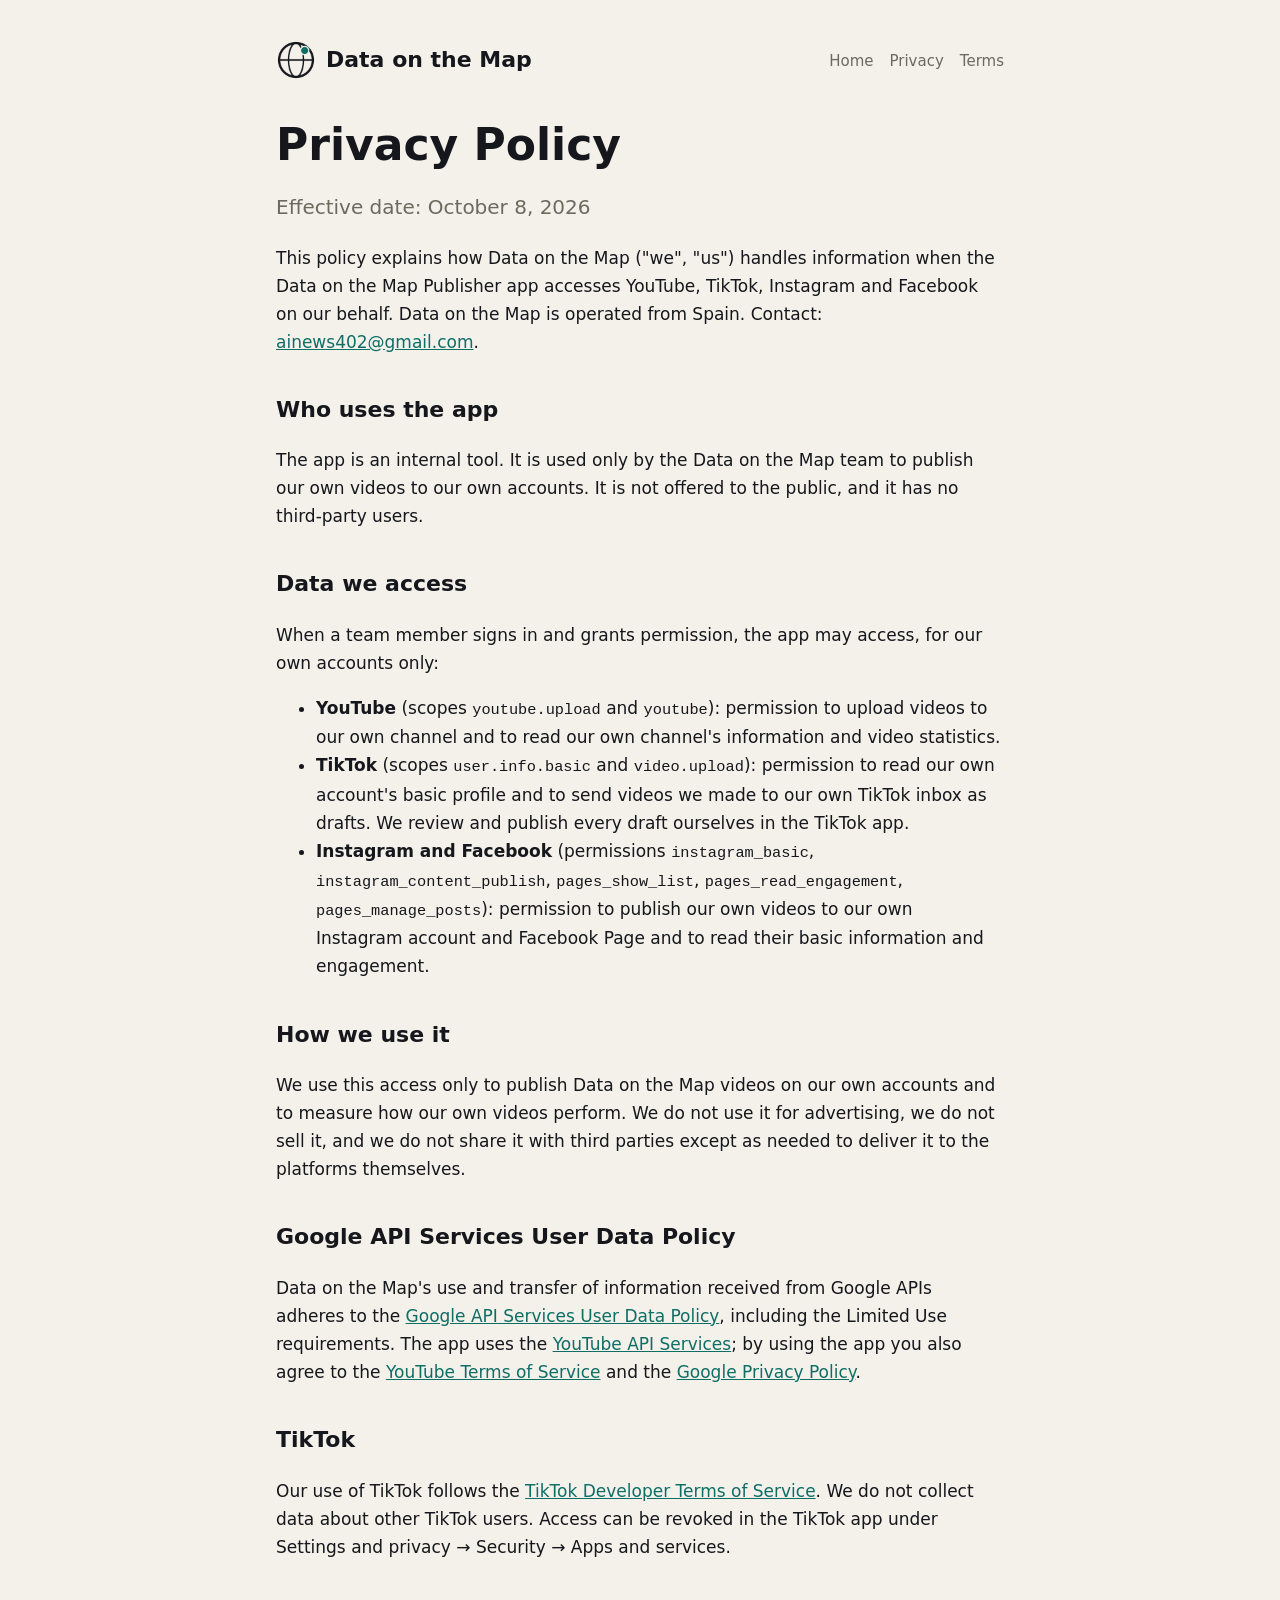
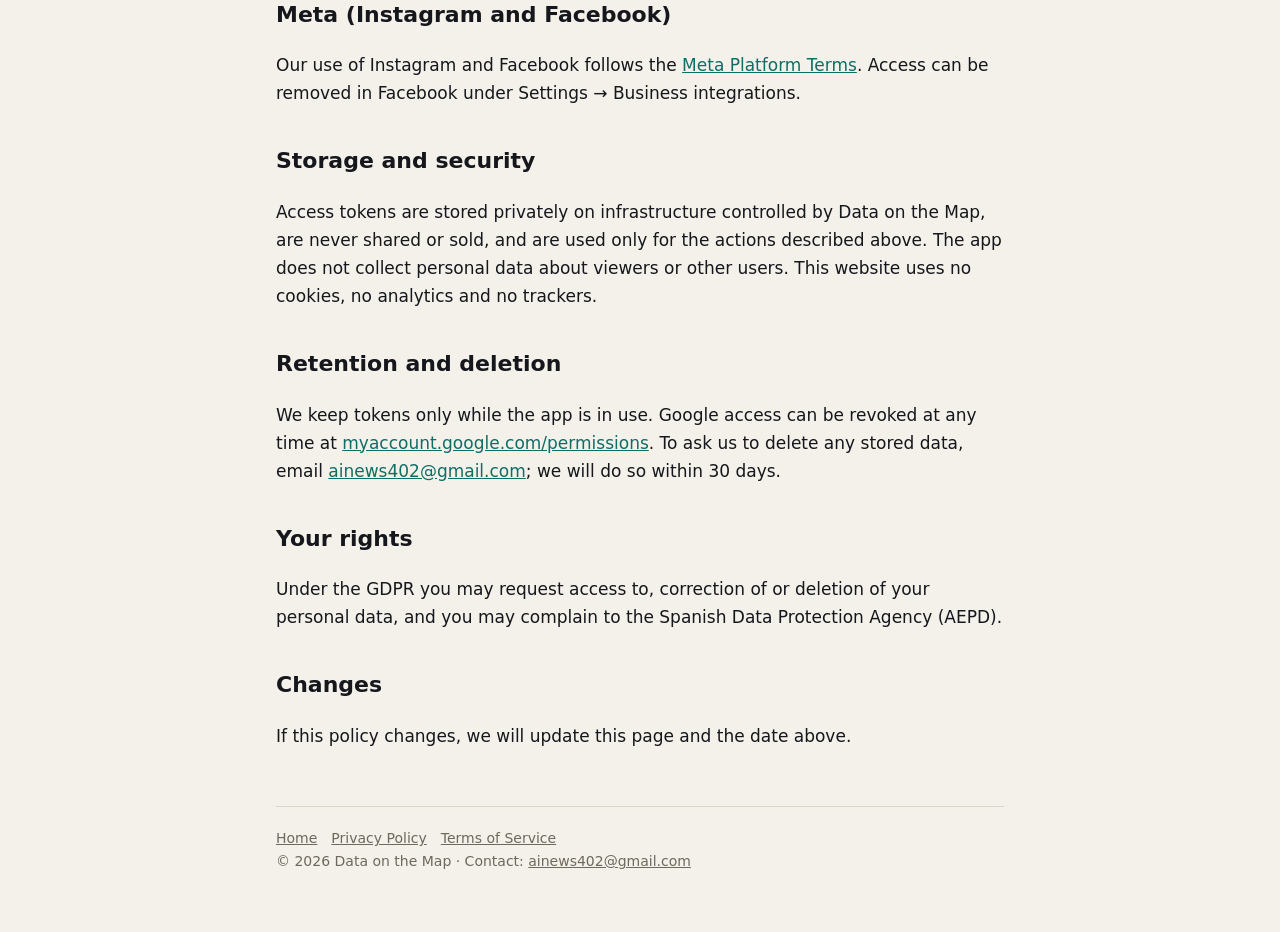
==== privacy/index.html @ ce1874c4 "Data on the Map site: home, privacy, terms, TikTok callback, app icon Co-Authored-By: Claude Opus 5." ====
<!doctype html><html lang="en"><head><meta charset="utf-8"><meta name="viewport" content="width=device-width,initial-scale=1">
<title>Privacy Policy - Data on the Map</title><meta name="description" content="How the Data on the Map app handles data.">
<link rel="icon" href="../favicon.png"><link rel="stylesheet" href="../style.css"></head><body><div class="wrap">
<header><a class="brand" href="../"><img src="../assets/logo-120.png" alt="Data on the Map logo" width="40" height="40">Data on the Map</a>
<nav><a href="../">Home</a><a href="../privacy/">Privacy</a><a href="../terms/">Terms</a></nav></header>

<h1>Privacy Policy</h1><p class="lead">Effective date: October 8, 2026</p>
<p>This policy explains how Data on the Map ("we", "us") handles information when the Data on the Map Publisher app
accesses YouTube, TikTok, Instagram and Facebook on our behalf. Data on the Map is operated from Spain.
Contact: <a href="mailto:ainews402@gmail.com">ainews402@gmail.com</a>.</p>
<h2>Who uses the app</h2><p>The app is an internal tool. It is used only by the Data on the Map team to publish our own
videos to our own accounts. It is not offered to the public, and it has no third-party users.</p>
<h2>Data we access</h2><p>When a team member signs in and grants permission, the app may access, for our own accounts only:</p>
<ul><li><strong>YouTube</strong> (scopes <code>youtube.upload</code> and <code>youtube</code>): permission to upload videos
to our own channel and to read our own channel's information and video statistics.</li>
<li><strong>TikTok</strong> (scopes <code>user.info.basic</code> and <code>video.upload</code>): permission to read our own
account's basic profile and to send videos we made to our own TikTok inbox as drafts. We review and publish every draft
ourselves in the TikTok app.</li>
<li><strong>Instagram and Facebook</strong> (permissions <code>instagram_basic</code>, <code>instagram_content_publish</code>,
<code>pages_show_list</code>, <code>pages_read_engagement</code>, <code>pages_manage_posts</code>): permission to publish
our own videos to our own Instagram account and Facebook Page and to read their basic information and engagement.</li></ul>
<h2>How we use it</h2><p>We use this access only to publish Data on the Map videos on our own accounts and to measure how
our own videos perform. We do not use it for advertising, we do not sell it, and we do not share it with third parties
except as needed to deliver it to the platforms themselves.</p>
<h2>Google API Services User Data Policy</h2><p>Data on the Map's use and transfer of information received from Google
APIs adheres to the <a href="https://developers.google.com/terms/api-services-user-data-policy">Google API Services User
Data Policy</a>, including the Limited Use requirements. The app uses the
<a href="https://developers.google.com/youtube/terms/api-services-terms-of-service">YouTube API Services</a>; by using the
app you also agree to the <a href="https://www.youtube.com/t/terms">YouTube Terms of Service</a> and the
<a href="https://policies.google.com/privacy">Google Privacy Policy</a>.</p>
<h2>TikTok</h2><p>Our use of TikTok follows the
<a href="https://www.tiktok.com/legal/page/global/tik-tok-developer-terms-of-service/en">TikTok Developer Terms of
Service</a>. We do not collect data about other TikTok users. Access can be revoked in the TikTok app under Settings and
privacy &rarr; Security &rarr; Apps and services.</p>
<h2>Meta (Instagram and Facebook)</h2><p>Our use of Instagram and Facebook follows the
<a href="https://developers.facebook.com/terms/">Meta Platform Terms</a>. Access can be removed in Facebook under Settings
&rarr; Business integrations.</p>
<h2>Storage and security</h2><p>Access tokens are stored privately on infrastructure controlled by Data on the Map, are
never shared or sold, and are used only for the actions described above. The app does not collect personal data about
viewers or other users. This website uses no cookies, no analytics and no trackers.</p>
<h2>Retention and deletion</h2><p>We keep tokens only while the app is in use. Google access can be revoked at any time at
<a href="https://myaccount.google.com/permissions">myaccount.google.com/permissions</a>. To ask us to delete any stored
data, email <a href="mailto:ainews402@gmail.com">ainews402@gmail.com</a>; we will do so within 30 days.</p>
<h2>Your rights</h2><p>Under the GDPR you may request access to, correction of or deletion of your personal data, and you
may complain to the Spanish Data Protection Agency (AEPD).</p>
<h2>Changes</h2><p>If this policy changes, we will update this page and the date above.</p>

<footer><a href="../">Home</a><a href="../privacy/">Privacy Policy</a><a href="../terms/">Terms of Service</a><br>
&copy; 2026 Data on the Map &middot; Contact: <a href="mailto:ainews402@gmail.com">ainews402@gmail.com</a></footer></div></body></html>
---- style.css ----
/* Data on the Map brand: paper, ink, one teal accent (engine/template.html palette). No web fonts, no trackers. */
:root{--bg:#F4F1EA;--fg:#15171C;--muted:#6E695E;--accent:#0E6E66;--card:#FBFAF6;--line:#DCD6C8}
@media (prefers-color-scheme:dark){:root{--bg:#15171C;--fg:#F1EDE4;--muted:#A8A295;--accent:#4FB3A9;--card:#1D2026;--line:#2C3038}}
*{box-sizing:border-box}
body{margin:0;background:var(--bg);color:var(--fg);font:17px/1.65 system-ui,-apple-system,"Segoe UI",Roboto,sans-serif}
.wrap{max-width:760px;margin:0 auto;padding:40px 16px 64px}
header{display:flex;align-items:center;justify-content:space-between;gap:16px;flex-wrap:wrap;margin-bottom:40px}
.brand{display:flex;align-items:center;gap:10px;font-weight:800;font-size:22px;color:var(--fg);text-decoration:none}
.brand img{width:40px;height:40px;border-radius:10px}
nav a{color:var(--muted);text-decoration:none;margin-left:16px;font-size:15px}nav a:first-child{margin-left:0}
nav a:hover{color:var(--accent)}
h1{font-size:clamp(30px,6vw,44px);line-height:1.15;margin:0 0 12px}h2{margin-top:36px;font-size:22px}
.card h2{margin-top:0}
.lead{font-size:20px;color:var(--muted)}a{color:var(--accent)}code{font-size:.9em;overflow-wrap:anywhere}
.card{background:var(--card);border:1px solid var(--line);border-radius:14px;padding:20px 22px;margin:20px 0}
textarea{width:100%;font-family:ui-monospace,monospace;background:var(--card);color:var(--fg);border:1px solid var(--line);border-radius:8px;padding:8px}
button{font:inherit;padding:6px 14px;border-radius:8px;border:1px solid var(--accent);background:var(--accent);color:#fff;cursor:pointer}
footer{margin-top:56px;padding-top:20px;border-top:1px solid var(--line);color:var(--muted);font-size:14px}
footer a{color:var(--muted);margin-right:14px}
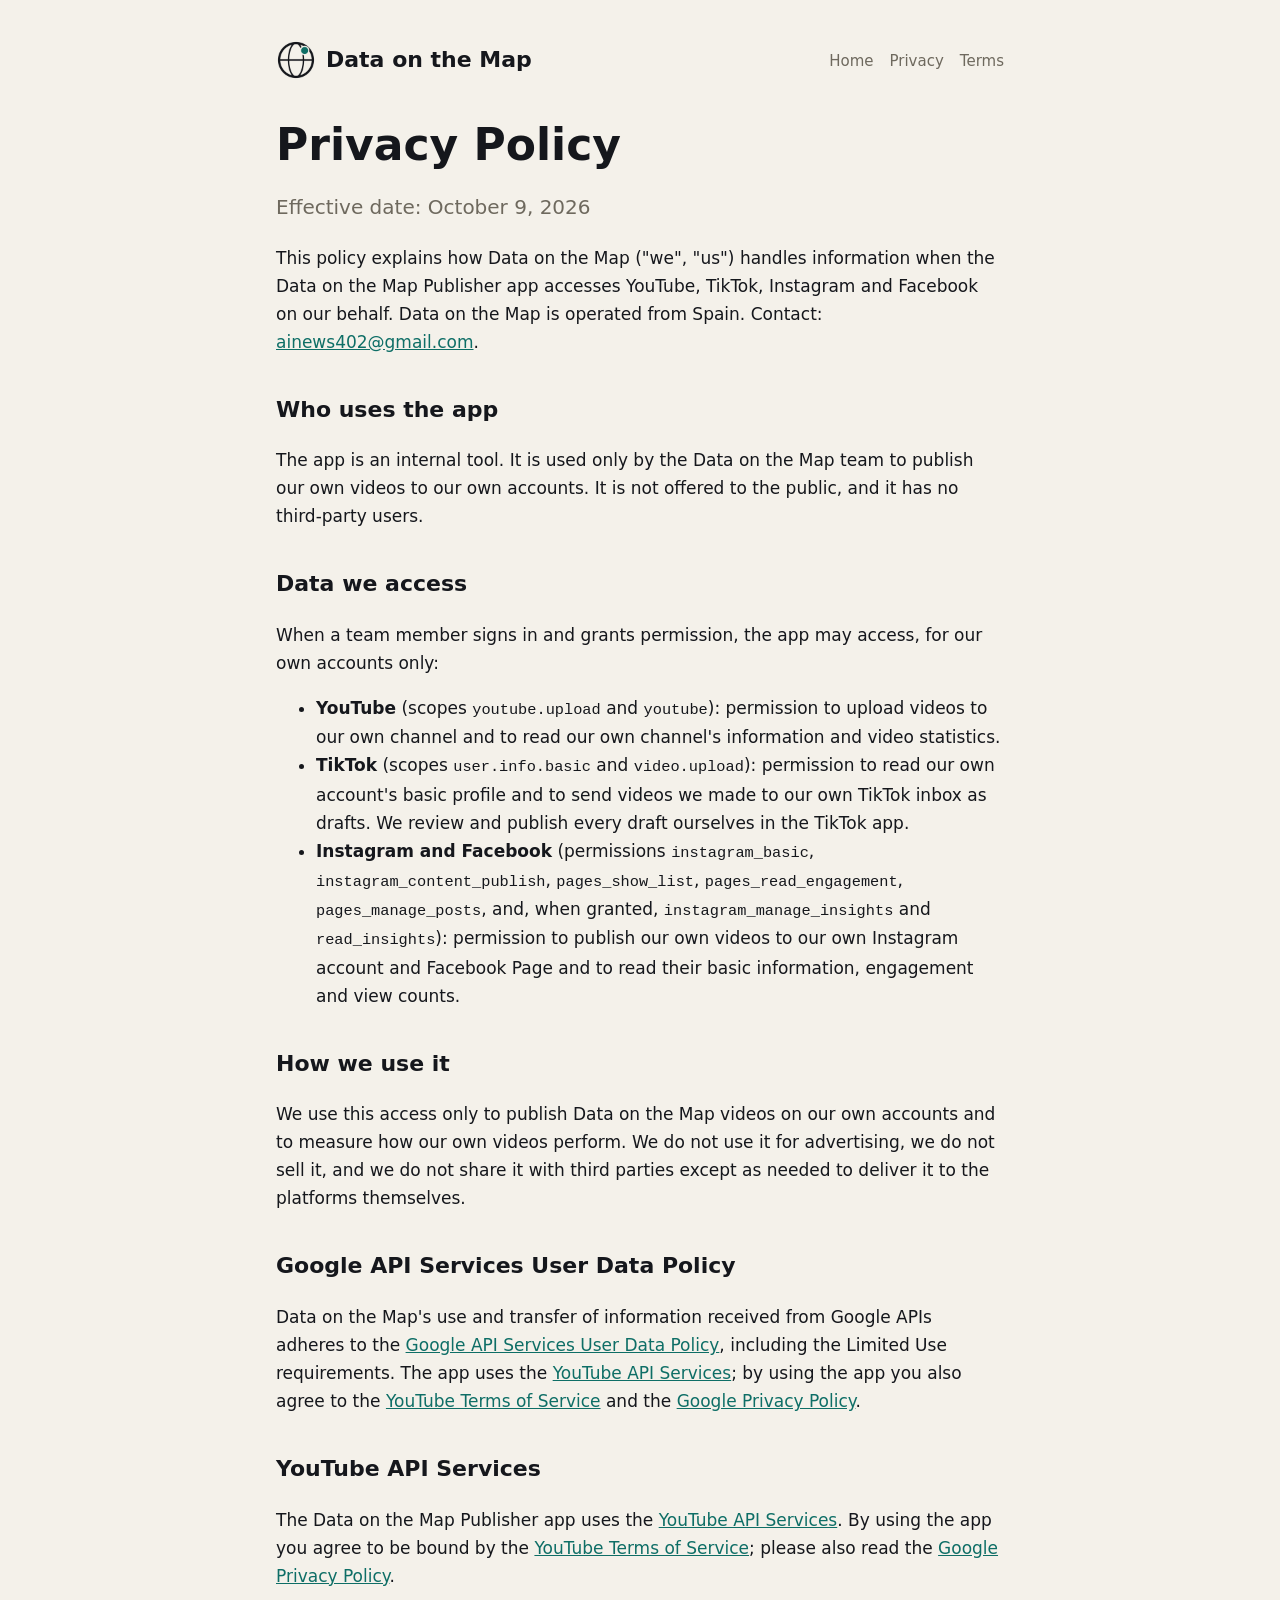
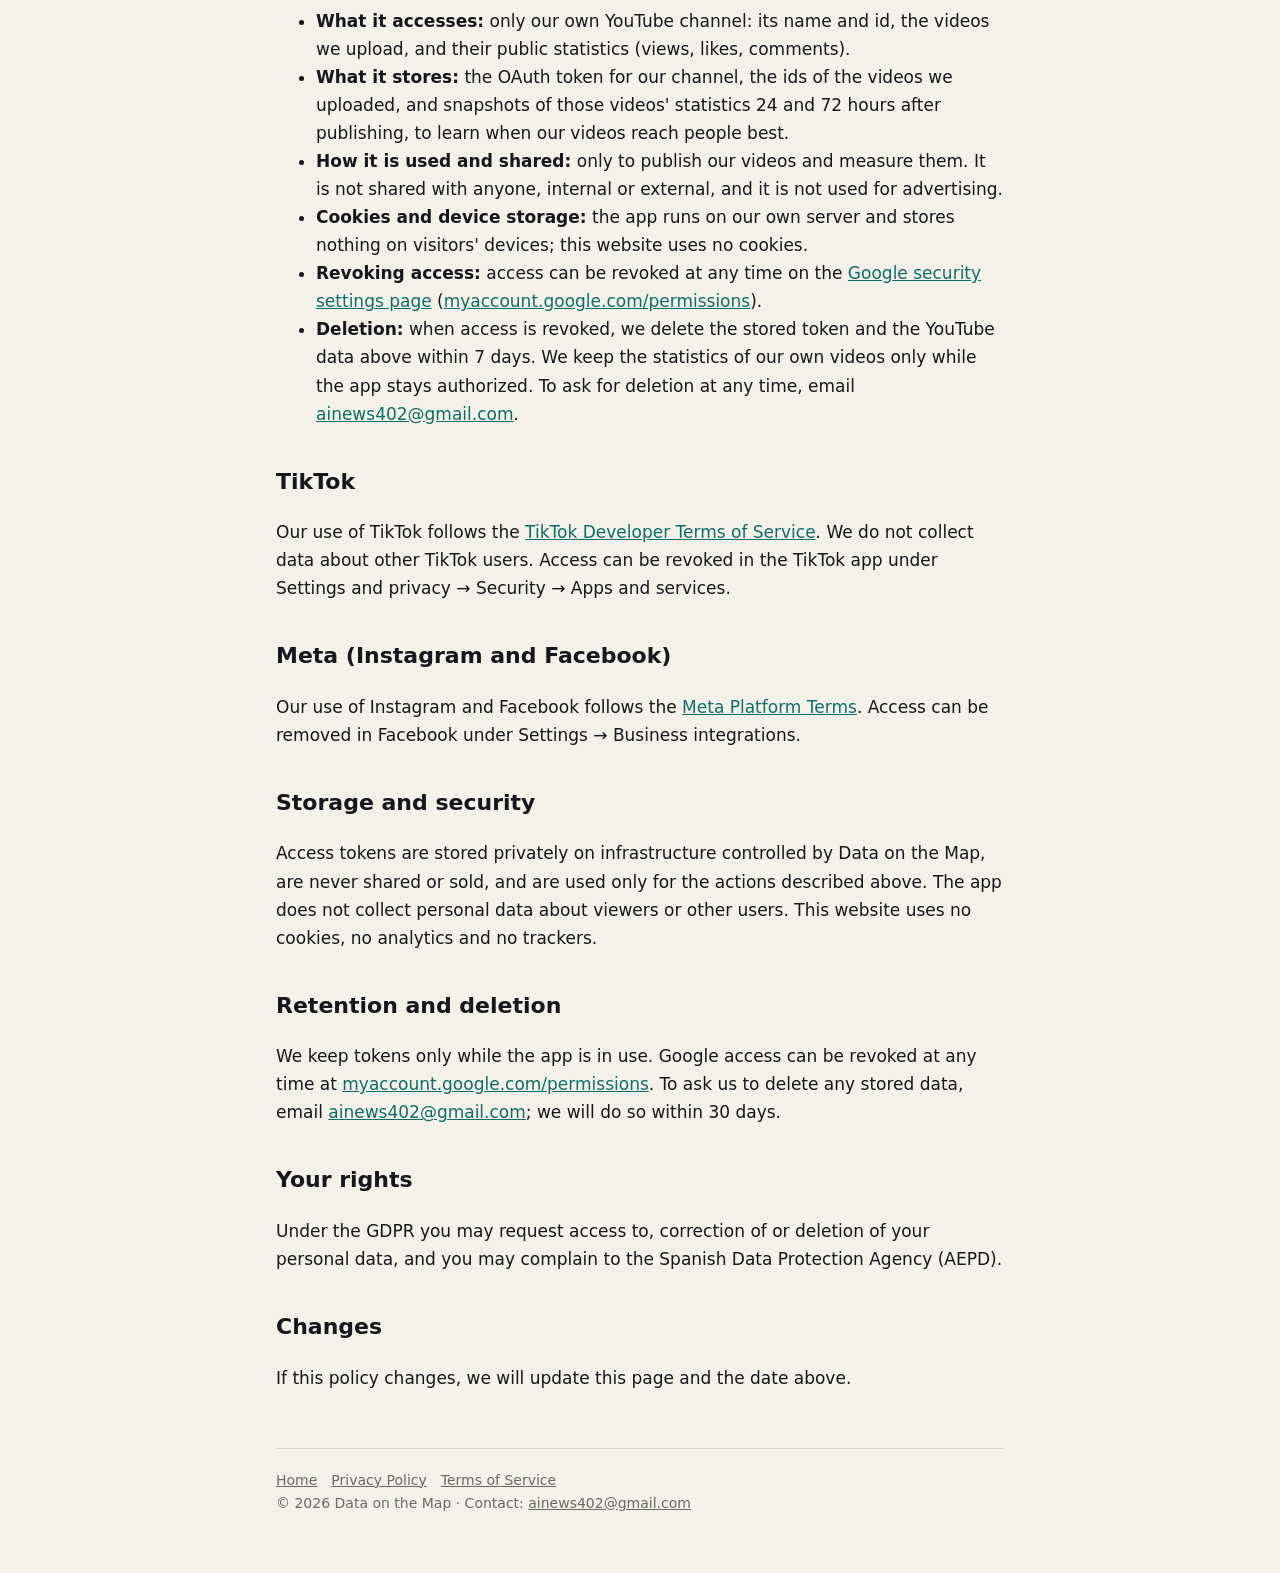
==== commit 0c39b818: "feat(privacy): YouTube API Services section and "Developed with YouTube" on the home page (audit) Go" ====
--- a/privacy/index.html
+++ b/privacy/index.html
@@ -4,7 +4,7 @@
 <header><a class="brand" href="../"><img src="../assets/logo-120.png" alt="Data on the Map logo" width="40" height="40">Data on the Map</a>
 <nav><a href="../">Home</a><a href="../privacy/">Privacy</a><a href="../terms/">Terms</a></nav></header>
 
-<h1>Privacy Policy</h1><p class="lead">Effective date: October 8, 2026</p>
+<h1>Privacy Policy</h1><p class="lead">Effective date: October 9, 2026</p>
 <p>This policy explains how Data on the Map ("we", "us") handles information when the Data on the Map Publisher app
 accesses YouTube, TikTok, Instagram and Facebook on our behalf. Data on the Map is operated from Spain.
 Contact: <a href="mailto:ainews402@gmail.com">ainews402@gmail.com</a>.</p>
@@ -17,8 +17,9 @@
 account's basic profile and to send videos we made to our own TikTok inbox as drafts. We review and publish every draft
 ourselves in the TikTok app.</li>
 <li><strong>Instagram and Facebook</strong> (permissions <code>instagram_basic</code>, <code>instagram_content_publish</code>,
-<code>pages_show_list</code>, <code>pages_read_engagement</code>, <code>pages_manage_posts</code>): permission to publish
-our own videos to our own Instagram account and Facebook Page and to read their basic information and engagement.</li></ul>
+<code>pages_show_list</code>, <code>pages_read_engagement</code>, <code>pages_manage_posts</code>, and, when granted,
+<code>instagram_manage_insights</code> and <code>read_insights</code>): permission to publish our own videos to our own
+Instagram account and Facebook Page and to read their basic information, engagement and view counts.</li></ul>
 <h2>How we use it</h2><p>We use this access only to publish Data on the Map videos on our own accounts and to measure how
 our own videos perform. We do not use it for advertising, we do not sell it, and we do not share it with third parties
 except as needed to deliver it to the platforms themselves.</p>
@@ -28,6 +29,23 @@
 <a href="https://developers.google.com/youtube/terms/api-services-terms-of-service">YouTube API Services</a>; by using the
 app you also agree to the <a href="https://www.youtube.com/t/terms">YouTube Terms of Service</a> and the
 <a href="https://policies.google.com/privacy">Google Privacy Policy</a>.</p>
+<h2 id="youtube">YouTube API Services</h2>
+<p>The Data on the Map Publisher app uses the <a href="https://developers.google.com/youtube/terms/api-services-terms-of-service">YouTube
+API Services</a>. By using the app you agree to be bound by the <a href="https://www.youtube.com/t/terms">YouTube Terms of
+Service</a>; please also read the <a href="https://policies.google.com/privacy">Google Privacy Policy</a>.</p>
+<ul><li><strong>What it accesses:</strong> only our own YouTube channel: its name and id, the videos we upload, and their
+public statistics (views, likes, comments).</li>
+<li><strong>What it stores:</strong> the OAuth token for our channel, the ids of the videos we uploaded, and snapshots of
+those videos' statistics 24 and 72 hours after publishing, to learn when our videos reach people best.</li>
+<li><strong>How it is used and shared:</strong> only to publish our videos and measure them. It is not shared with anyone,
+internal or external, and it is not used for advertising.</li>
+<li><strong>Cookies and device storage:</strong> the app runs on our own server and stores nothing on visitors' devices;
+this website uses no cookies.</li>
+<li><strong>Revoking access:</strong> access can be revoked at any time on the
+<a href="https://security.google.com/settings/security/permissions">Google security settings page</a>
+(<a href="https://myaccount.google.com/permissions">myaccount.google.com/permissions</a>).</li>
+<li><strong>Deletion:</strong> when access is revoked, we delete the stored token and the YouTube data above within 7 days.
+We keep the statistics of our own videos only while the app stays authorized. To ask for deletion at any time, email <a href="mailto:ainews402@gmail.com">ainews402@gmail.com</a>.</li></ul>
 <h2>TikTok</h2><p>Our use of TikTok follows the
 <a href="https://www.tiktok.com/legal/page/global/tik-tok-developer-terms-of-service/en">TikTok Developer Terms of
 Service</a>. We do not collect data about other TikTok users. Access can be revoked in the TikTok app under Settings and
--- a/style.css
+++ b/style.css
@@ -17,3 +17,4 @@
 button{font:inherit;padding:6px 14px;border-radius:8px;border:1px solid var(--accent);background:var(--accent);color:#fff;cursor:pointer}
 footer{margin-top:56px;padding-top:20px;border-top:1px solid var(--line);color:var(--muted);font-size:14px}
 footer a{color:var(--muted);margin-right:14px}
+.yt img{display:block;height:auto;width:300px;max-width:100%;margin:-18px 0 -12px -26px}
